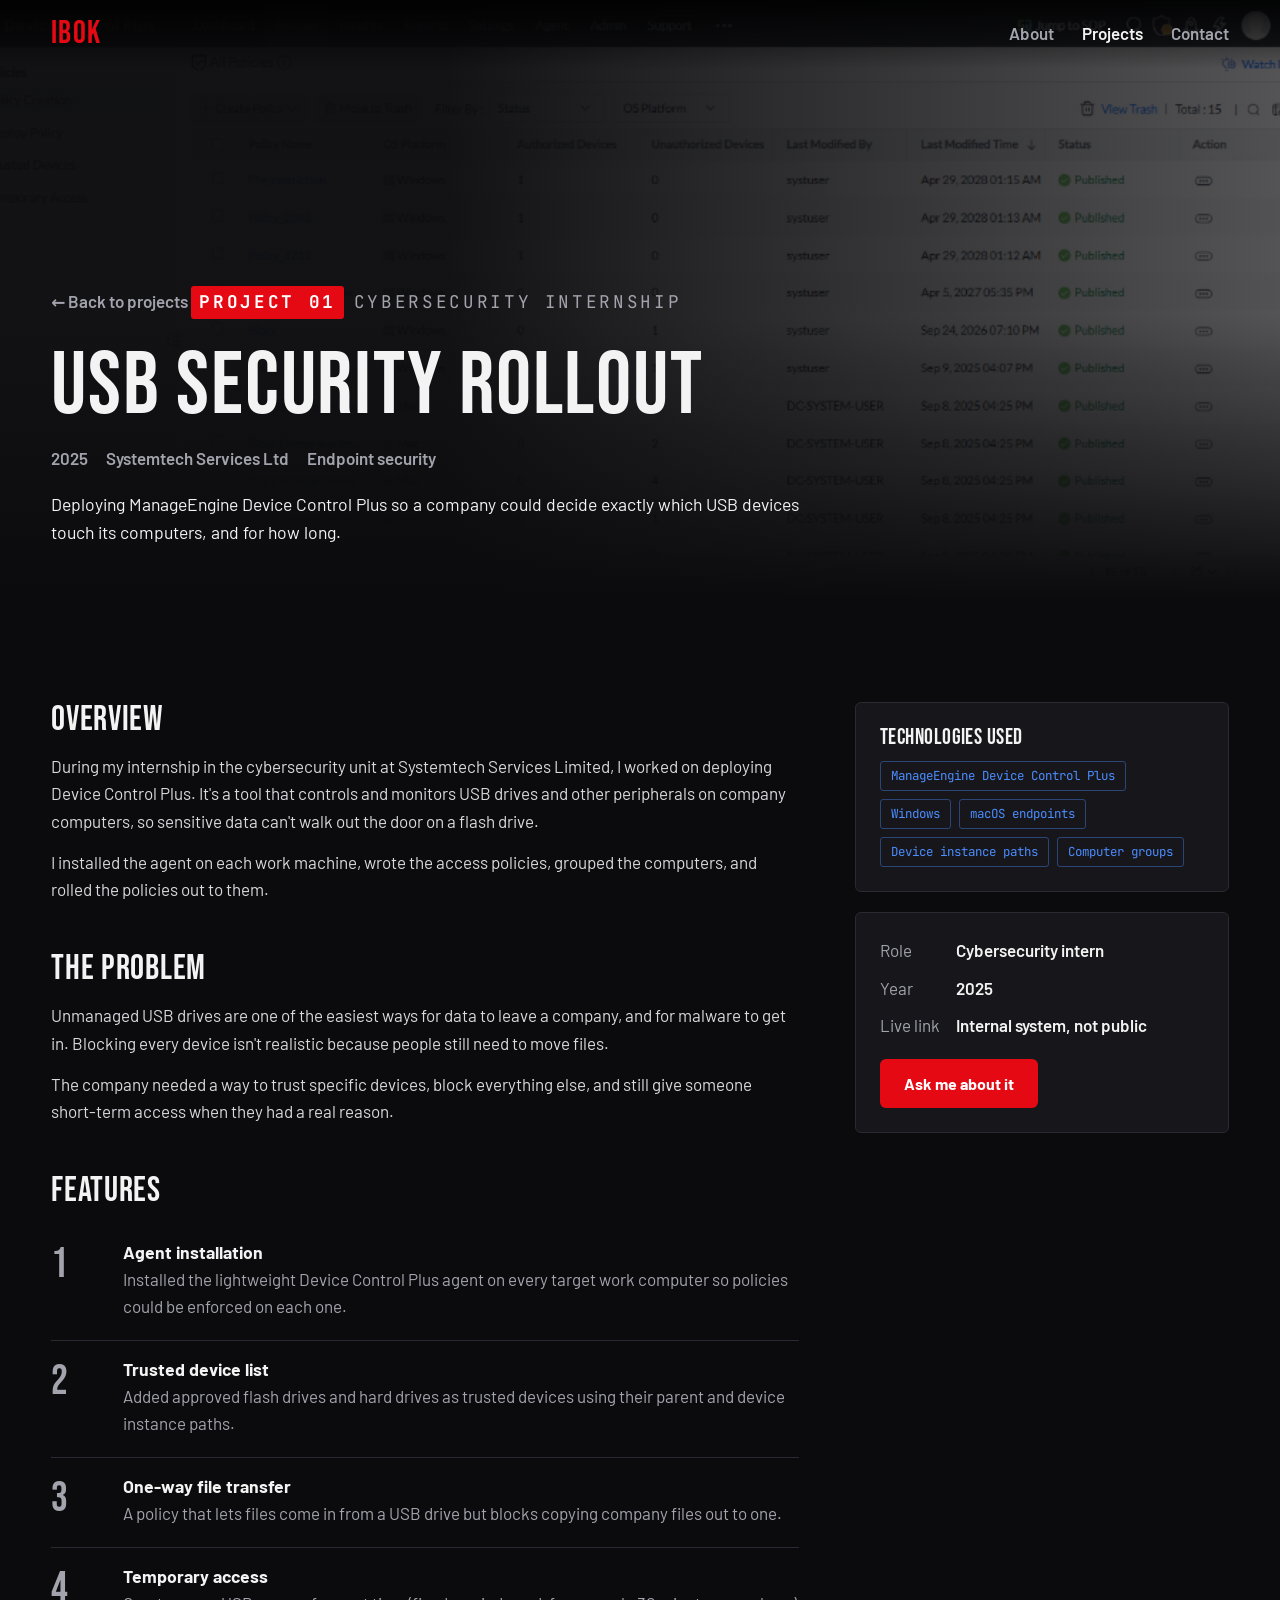
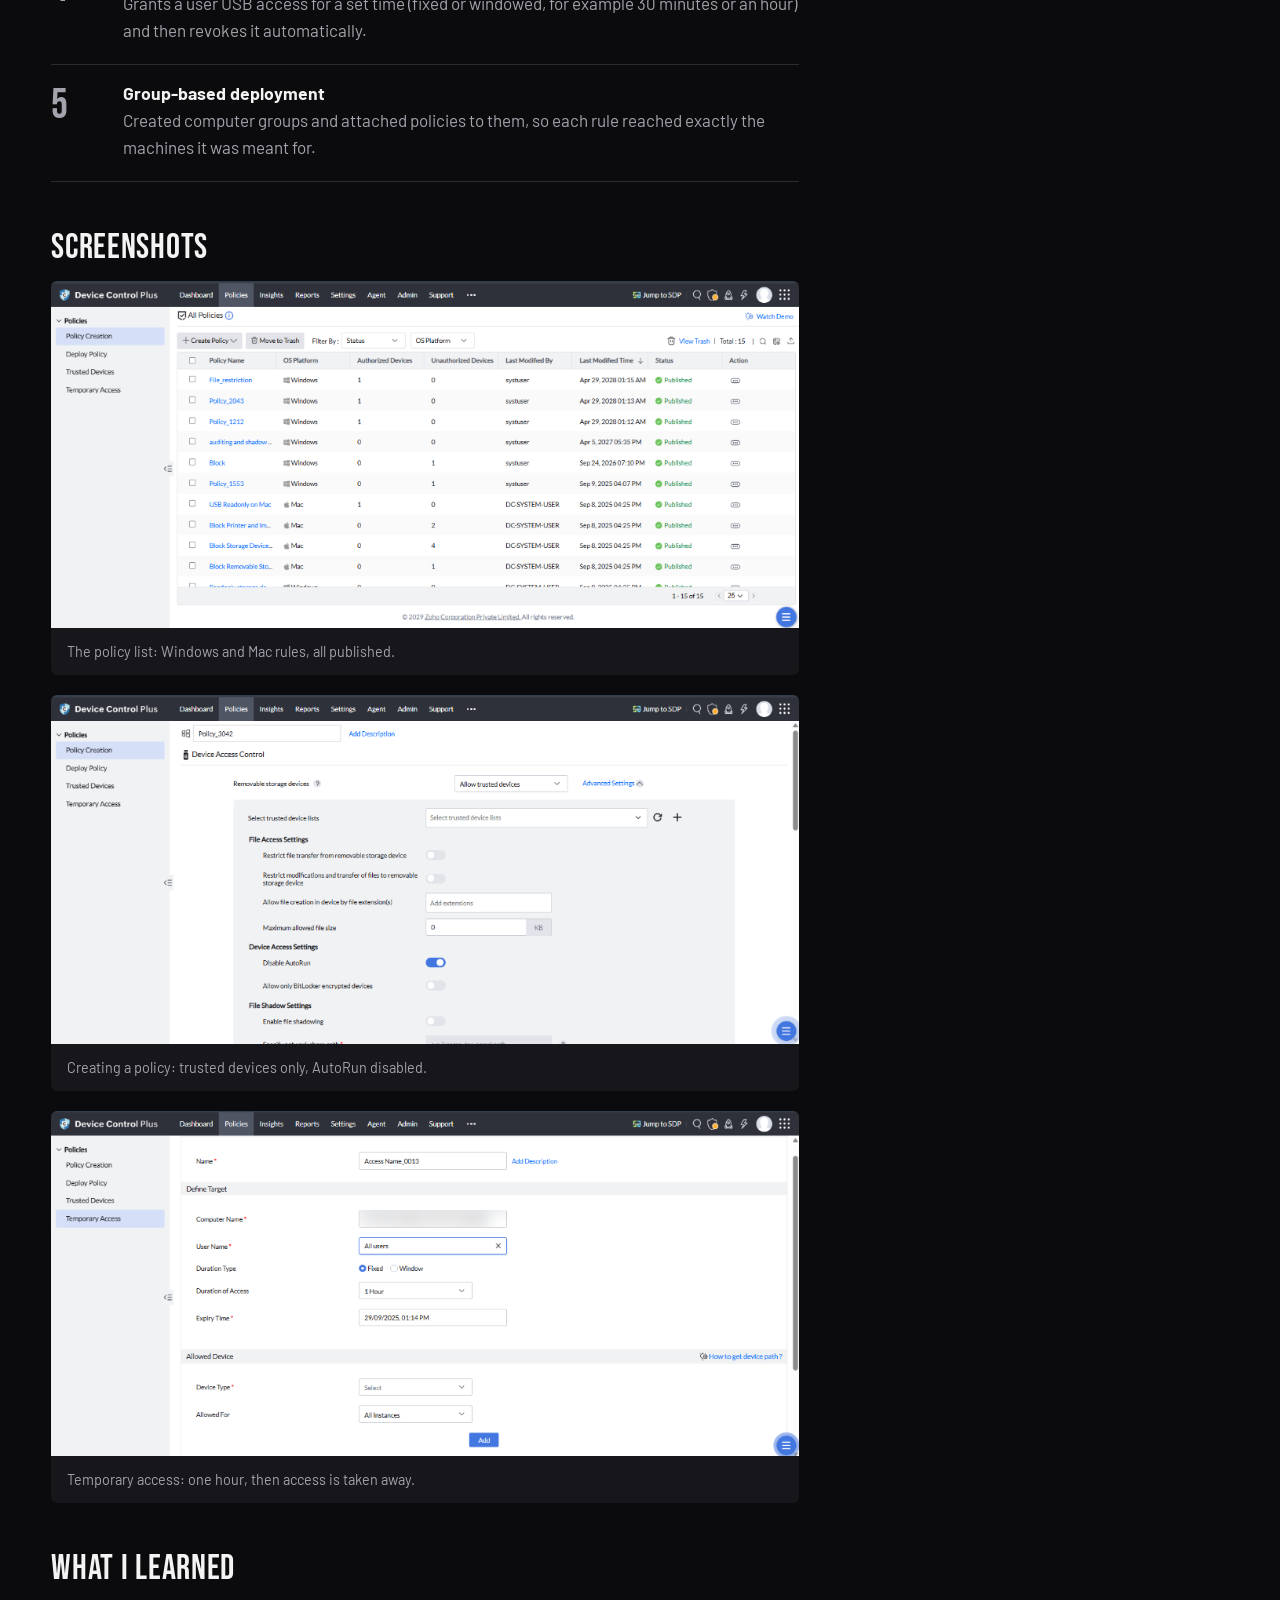
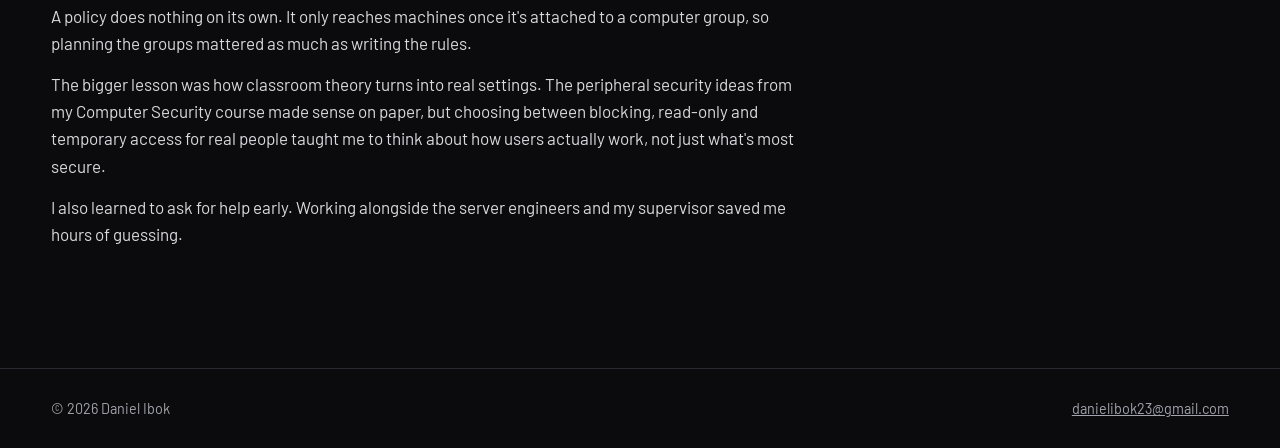
==== project.html @ 414d63ab "Portfolio website: home page, project details page, password checker" ====
<!DOCTYPE html>
<html lang="en">
<head>
  <meta charset="UTF-8">
  <meta name="viewport" content="width=device-width, initial-scale=1.0">
  <title>USB Security Rollout | Daniel Ibok</title>
  <meta name="description" content="How Daniel Ibok deployed ManageEngine Device Control Plus to control USB access on company computers.">
  <link rel="preconnect" href="https://fonts.googleapis.com">
  <link rel="preconnect" href="https://fonts.gstatic.com" crossorigin>
  <link href="https://fonts.googleapis.com/css2?family=Barlow:wght@400;600;700&family=Bebas+Neue&family=JetBrains+Mono:wght@400;700&display=swap" rel="stylesheet">
  <link rel="stylesheet" href="css/style.css">
</head>
<body>
  <a class="skip-link" href="#main">Skip to content</a>

  <header class="site-header">
    <nav class="nav container" aria-label="Main">
      <a class="logo" href="index.html">IBOK</a>
      <button class="nav-toggle" aria-label="Open menu" aria-expanded="false" aria-controls="nav-links">
        <svg viewBox="0 0 24 24" fill="none" stroke="currentColor" stroke-width="2"><path d="M3 6h18M3 12h18M3 18h18"/></svg>
      </button>
      <ul class="nav-links" id="nav-links">
        <li><a href="index.html#about">About</a></li>
        <li><a href="index.html#projects" class="active">Projects</a></li>
        <li><a href="index.html#contact">Contact</a></li>
      </ul>
    </nav>
  </header>

  <main id="main">
    <section class="detail-hero">
      <div class="container">
        <div class="hero-content">
          <a class="back-link" href="index.html#projects">&larr; Back to projects</a>
          <p class="hero-label"><span class="badge">Project 01</span> Cybersecurity internship</p>
          <h1>USB Security Rollout</h1>
          <div class="meta">
            <span>2025</span>
            <span>Systemtech Services Ltd</span>
            <span>Endpoint security</span>
          </div>
          <p>Deploying ManageEngine Device Control Plus so a company could decide exactly which USB devices touch its computers, and for how long.</p>
        </div>
      </div>
    </section>

    <div class="section">
      <div class="container detail-layout">
        <div>
          <section class="detail-block" aria-labelledby="overview">
            <h2 id="overview">Overview</h2>
            <p>During my internship in the cybersecurity unit at Systemtech Services Limited, I worked on deploying Device Control Plus. It's a tool that controls and monitors USB drives and other peripherals on company computers, so sensitive data can't walk out the door on a flash drive.</p>
            <p>I installed the agent on each work machine, wrote the access policies, grouped the computers, and rolled the policies out to them.</p>
          </section>

          <section class="detail-block" aria-labelledby="problem">
            <h2 id="problem">The problem</h2>
            <p>Unmanaged USB drives are one of the easiest ways for data to leave a company, and for malware to get in. Blocking every device isn't realistic because people still need to move files.</p>
            <p>The company needed a way to trust specific devices, block everything else, and still give someone short-term access when they had a real reason.</p>
          </section>

          <section class="detail-block" aria-labelledby="features">
            <h2 id="features">Features</h2>
            <ol class="episodes">
              <li>
                <div>
                  <h3>Agent installation</h3>
                  <p>Installed the lightweight Device Control Plus agent on every target work computer so policies could be enforced on each one.</p>
                </div>
              </li>
              <li>
                <div>
                  <h3>Trusted device list</h3>
                  <p>Added approved flash drives and hard drives as trusted devices using their parent and device instance paths.</p>
                </div>
              </li>
              <li>
                <div>
                  <h3>One-way file transfer</h3>
                  <p>A policy that lets files come in from a USB drive but blocks copying company files out to one.</p>
                </div>
              </li>
              <li>
                <div>
                  <h3>Temporary access</h3>
                  <p>Grants a user USB access for a set time (fixed or windowed, for example 30 minutes or an hour) and then revokes it automatically.</p>
                </div>
              </li>
              <li>
                <div>
                  <h3>Group-based deployment</h3>
                  <p>Created computer groups and attached policies to them, so each rule reached exactly the machines it was meant for.</p>
                </div>
              </li>
            </ol>
          </section>

          <section class="detail-block" aria-labelledby="screenshots">
            <h2 id="screenshots">Screenshots</h2>
            <div class="gallery">
              <figure>
                <button type="button"><img src="images/dcp-policy-list.png" alt="List of published device control policies for Windows and Mac" loading="lazy"></button>
                <figcaption>The policy list: Windows and Mac rules, all published.</figcaption>
              </figure>
              <figure>
                <button type="button"><img src="images/dcp-policy-creation.png" alt="Policy creation screen with removable storage and AutoRun settings" loading="lazy"></button>
                <figcaption>Creating a policy: trusted devices only, AutoRun disabled.</figcaption>
              </figure>
              <figure>
                <button type="button"><img src="images/dcp-temporary-access.png" alt="Temporary access form with a one-hour fixed duration" loading="lazy"></button>
                <figcaption>Temporary access: one hour, then access is taken away.</figcaption>
              </figure>
            </div>
          </section>

          <section class="detail-block" aria-labelledby="learned">
            <h2 id="learned">What I learned</h2>
            <p>A policy does nothing on its own. It only reaches machines once it's attached to a computer group, so planning the groups mattered as much as writing the rules.</p>
            <p>The bigger lesson was how classroom theory turns into real settings. The peripheral security ideas from my Computer Security course made sense on paper, but choosing between blocking, read-only and temporary access for real people taught me to think about how users actually work, not just what's most secure.</p>
            <p>I also learned to ask for help early. Working alongside the server engineers and my supervisor saved me hours of guessing.</p>
          </section>
        </div>

        <aside class="sidebar">
          <div class="info-card">
            <h3>Technologies used</h3>
            <ul class="tags">
              <li>ManageEngine Device Control Plus</li>
              <li>Windows</li>
              <li>macOS endpoints</li>
              <li>Device instance paths</li>
              <li>Computer groups</li>
            </ul>
          </div>
          <div class="info-card">
            <dl>
              <dt>Role</dt><dd>Cybersecurity intern</dd>
              <dt>Year</dt><dd>2025</dd>
              <dt>Live link</dt><dd>Internal system, not public</dd>
            </dl>
            <a class="btn btn-primary" href="index.html#contact">Ask me about it</a>
          </div>
        </aside>
      </div>
    </div>
  </main>

  <div class="lightbox" role="dialog" aria-modal="true" aria-label="Screenshot preview">
    <button class="lightbox-close" aria-label="Close preview">&times;</button>
    <img src="" alt="">
  </div>

  <footer class="site-footer">
    <div class="container footer-inner">
      <span>&copy; 2026 Daniel Ibok</span>
      <span><a href="mailto:danielibok23@gmail.com">danielibok23@gmail.com</a></span>
    </div>
  </footer>

  <script src="js/main.js"></script>
</body>
</html>
---- css/style.css ----
/* ==========================================================
   Daniel Ibok - Portfolio
   Shared styles for index.html and project.html
   ========================================================== */

/* ---------- Design tokens ---------- */
:root {
  --bg: #0b0b0d;
  --surface: #16161b;
  --surface-2: #202027;
  --text: #f3f3f3;
  --muted: #a3a3ad;
  --red: #e50914;
  --red-dark: #b20710;
  --blue: #4c8dff;
  --border: #2a2a32;

  --font-display: "Bebas Neue", Impact, sans-serif;
  --font-body: "Barlow", system-ui, sans-serif;
  --font-mono: "JetBrains Mono", Consolas, monospace;

  --radius: 6px;
  --gutter: clamp(16px, 4vw, 56px);
  --max: 1280px;
}

/* ---------- Base ---------- */
*,
*::before,
*::after {
  box-sizing: border-box;
}

html {
  scroll-behavior: smooth;
}

body {
  margin: 0;
  background: var(--bg);
  color: var(--text);
  font-family: var(--font-body);
  font-size: 1.0625rem;
  line-height: 1.6;
  overflow-x: hidden;
}

img {
  max-width: 100%;
  display: block;
}

a {
  color: inherit;
}

h1,
h2,
h3 {
  font-family: var(--font-display);
  font-weight: 400;
  letter-spacing: 0.02em;
  line-height: 1;
  margin: 0;
}

.container {
  width: 100%;
  max-width: var(--max);
  margin: 0 auto;
  padding: 0 var(--gutter);
}

.section {
  padding: 72px 0;
}

.section-title {
  font-size: clamp(2rem, 4vw, 2.75rem);
  margin-bottom: 24px;
}

.section-title span {
  color: var(--red);
}

.skip-link {
  position: absolute;
  left: -999px;
  top: 8px;
  background: var(--red);
  padding: 8px 12px;
  z-index: 100;
}

.skip-link:focus {
  left: 8px;
}

:focus-visible {
  outline: 2px solid var(--blue);
  outline-offset: 3px;
}

/* ---------- Buttons ---------- */
.btn {
  display: inline-flex;
  align-items: center;
  gap: 10px;
  padding: 12px 24px;
  border-radius: var(--radius);
  font-family: var(--font-body);
  font-weight: 700;
  font-size: 1rem;
  text-decoration: none;
  border: 0;
  cursor: pointer;
  transition: background 0.2s, transform 0.2s;
}

.btn:hover {
  transform: translateY(-2px);
}

.btn-primary {
  background: var(--red);
  color: #fff;
}

.btn-primary:hover {
  background: var(--red-dark);
}

.btn-secondary {
  background: rgba(110, 110, 120, 0.45);
  color: #fff;
}

.btn-secondary:hover {
  background: rgba(110, 110, 120, 0.7);
}

.btn svg {
  width: 20px;
  height: 20px;
  flex-shrink: 0;
}

/* ---------- Header / nav ---------- */
.site-header {
  position: fixed;
  inset: 0 0 auto 0;
  z-index: 50;
  background: linear-gradient(to bottom, rgba(0, 0, 0, 0.85), transparent);
  transition: background 0.3s;
}

.site-header.scrolled {
  background: var(--bg);
  border-bottom: 1px solid var(--border);
}

.nav {
  display: flex;
  align-items: center;
  justify-content: space-between;
  height: 68px;
}

.logo {
  font-family: var(--font-display);
  font-size: 2rem;
  color: var(--red);
  text-decoration: none;
  letter-spacing: 0.04em;
}

.nav-links {
  display: flex;
  gap: 28px;
  list-style: none;
  margin: 0;
  padding: 0;
}

.nav-links a {
  text-decoration: none;
  color: var(--muted);
  font-weight: 600;
  transition: color 0.2s;
}

.nav-links a:hover,
.nav-links a.active {
  color: var(--text);
}

.nav-toggle {
  display: none;
  background: none;
  border: 0;
  color: var(--text);
  cursor: pointer;
  padding: 8px;
}

.nav-toggle svg {
  width: 28px;
  height: 28px;
}

/* ---------- Hero (home) ---------- */
.hero {
  position: relative;
  min-height: 92vh;
  display: flex;
  align-items: flex-end;
  padding: 120px 0 90px;
  background: url("../images/proxmox-windows-server-vm.png") center / cover no-repeat;
}

.hero::before {
  content: "";
  position: absolute;
  inset: 0;
  background:
    linear-gradient(to right, rgba(11, 11, 13, 0.97) 30%, rgba(11, 11, 13, 0.55) 100%),
    linear-gradient(to top, var(--bg) 2%, transparent 40%);
}

.hero-content {
  position: relative;
  max-width: 640px;
}

.hero-label {
  display: inline-flex;
  align-items: center;
  gap: 10px;
  font-family: var(--font-mono);
  font-size: 0.8rem;
  letter-spacing: 0.15em;
  text-transform: uppercase;
  color: var(--muted);
  margin-bottom: 16px;
}

.hero-label .badge {
  background: var(--red);
  color: #fff;
  padding: 2px 8px;
  border-radius: 3px;
  font-weight: 700;
}

.hero h1 {
  font-size: clamp(3.5rem, 11vw, 7.5rem);
  margin-bottom: 12px;
}

.meta {
  display: flex;
  flex-wrap: wrap;
  gap: 8px 18px;
  color: var(--muted);
  font-weight: 600;
  margin-bottom: 18px;
}

.meta .match {
  color: #46d369;
}

.hero p {
  font-size: 1.15rem;
  margin: 0 0 28px;
}

.hero-actions {
  display: flex;
  flex-wrap: wrap;
  gap: 12px;
}

/* ---------- About ---------- */
.about-grid {
  display: grid;
  grid-template-columns: 1.4fr 1fr;
  gap: 48px;
  align-items: start;
}

.about-text p {
  margin: 0 0 16px;
  color: #d8d8de;
}

.about-text p:first-child {
  font-size: 1.25rem;
  color: var(--text);
}

.info-card {
  background: var(--surface);
  border: 1px solid var(--border);
  border-radius: var(--radius);
  padding: 24px;
}

.info-card dl {
  margin: 0 0 20px;
  display: grid;
  grid-template-columns: auto 1fr;
  gap: 10px 16px;
}

.info-card dt {
  color: var(--muted);
}

.info-card dd {
  margin: 0;
  font-weight: 600;
}

.info-card h3 {
  font-size: 1.4rem;
  margin-bottom: 12px;
}

.tags {
  display: flex;
  flex-wrap: wrap;
  gap: 8px;
  list-style: none;
  margin: 0;
  padding: 0;
}

.tags li {
  font-family: var(--font-mono);
  font-size: 0.78rem;
  padding: 4px 10px;
  border: 1px solid rgba(76, 141, 255, 0.4);
  color: var(--blue);
  border-radius: 3px;
}

/* ---------- Project row ---------- */
.row-header {
  display: flex;
  align-items: baseline;
  justify-content: space-between;
  gap: 16px;
  margin-bottom: 20px;
}

.row-header .section-title {
  margin: 0;
}

.row-hint {
  color: var(--muted);
  font-size: 0.9rem;
}

.project-row {
  display: grid;
  grid-template-columns: repeat(2, 1fr);
  gap: 24px;
}

.project-card {
  position: relative;
  background: var(--surface);
  border-radius: var(--radius);
  overflow: hidden;
  display: flex;
  flex-direction: column;
  transition: transform 0.3s, box-shadow 0.3s;
}

.project-card:hover {
  transform: scale(1.03);
  box-shadow: 0 16px 40px rgba(0, 0, 0, 0.6);
  z-index: 2;
}

.project-card .thumb {
  position: relative;
  aspect-ratio: 16 / 9;
  overflow: hidden;
}

.project-card .thumb img {
  width: 100%;
  height: 100%;
  object-fit: cover;
  object-position: top left;
}

.project-card .number {
  position: absolute;
  left: 12px;
  bottom: -14px;
  font-family: var(--font-display);
  font-size: 4.5rem;
  color: var(--bg);
  -webkit-text-stroke: 2px var(--muted);
  line-height: 1;
}

.project-body {
  padding: 20px;
  display: flex;
  flex-direction: column;
  gap: 12px;
  flex: 1;
}

.project-body h3 {
  font-size: 1.7rem;
}

.project-body p {
  margin: 0;
  color: #cfcfd6;
  font-size: 0.98rem;
}

.project-links {
  margin-top: auto;
  padding-top: 8px;
  display: flex;
  flex-wrap: wrap;
  gap: 10px 16px;
  align-items: center;
}

.project-links a {
  font-weight: 700;
  text-decoration: none;
  color: var(--text);
  border-bottom: 2px solid var(--red);
  padding-bottom: 2px;
}

.project-links .note {
  color: var(--muted);
  font-size: 0.85rem;
}

/* ---------- Contact / CTA ---------- */
.cta {
  border-top: 1px solid var(--border);
  background:
    radial-gradient(ellipse at 15% 50%, rgba(229, 9, 20, 0.25), transparent 60%),
    var(--bg);
}

.cta-inner {
  display: flex;
  flex-wrap: wrap;
  align-items: center;
  justify-content: space-between;
  gap: 32px;
}

.cta h2 {
  font-size: clamp(2.5rem, 6vw, 4.5rem);
  max-width: 14ch;
}

.cta p {
  color: var(--muted);
  margin: 12px 0 0;
}

.cta-actions {
  display: flex;
  flex-wrap: wrap;
  gap: 12px;
}

.btn-whatsapp {
  background: #1f2a22;
  color: #fff;
  border: 1px solid #2f6b3f;
}

.btn-whatsapp:hover {
  background: #26372b;
}

/* ---------- Footer ---------- */
.site-footer {
  border-top: 1px solid var(--border);
  padding: 28px 0;
  color: var(--muted);
  font-size: 0.9rem;
}

.footer-inner {
  display: flex;
  flex-wrap: wrap;
  justify-content: space-between;
  gap: 12px;
}

.site-footer a {
  color: var(--muted);
}

/* ---------- Project details page ---------- */
.detail-hero {
  position: relative;
  min-height: 70vh;
  display: flex;
  align-items: flex-end;
  padding: 120px 0 60px;
  background: url("../images/dcp-policy-list.png") top center / cover no-repeat;
}

.detail-hero::before {
  content: "";
  position: absolute;
  inset: 0;
  background:
    linear-gradient(to right, rgba(11, 11, 13, 0.97) 35%, rgba(11, 11, 13, 0.7) 100%),
    linear-gradient(to top, var(--bg) 5%, transparent 50%);
}

.detail-hero .hero-content {
  max-width: 760px;
}

.detail-hero h1 {
  font-size: clamp(2.8rem, 8vw, 5.5rem);
  margin-bottom: 14px;
}

.detail-hero p {
  font-size: 1.1rem;
  margin: 0 0 24px;
}

.back-link {
  display: inline-flex;
  align-items: center;
  gap: 6px;
  color: var(--muted);
  text-decoration: none;
  font-weight: 600;
  margin-bottom: 24px;
}

.back-link:hover {
  color: var(--text);
}

.detail-layout {
  display: grid;
  grid-template-columns: 2fr 1fr;
  gap: 56px;
}

.detail-block {
  margin-bottom: 48px;
}

.detail-block h2 {
  font-size: 2.2rem;
  margin-bottom: 16px;
}

.detail-block p {
  margin: 0 0 14px;
  color: #d8d8de;
}

/* Features styled like an episode list */
.episodes {
  list-style: none;
  margin: 0;
  padding: 0;
  counter-reset: ep;
}

.episodes li {
  counter-increment: ep;
  display: grid;
  grid-template-columns: 56px 1fr;
  gap: 16px;
  padding: 20px 0;
  border-bottom: 1px solid var(--border);
}

.episodes li::before {
  content: counter(ep);
  font-family: var(--font-display);
  font-size: 2.6rem;
  color: var(--muted);
  line-height: 1;
}

.episodes h3 {
  font-family: var(--font-body);
  font-weight: 700;
  font-size: 1.1rem;
  letter-spacing: 0;
  margin-bottom: 4px;
}

.episodes p {
  margin: 0;
  color: var(--muted);
}

.gallery {
  display: grid;
  gap: 20px;
}

.gallery figure {
  margin: 0;
  background: var(--surface);
  border-radius: var(--radius);
  overflow: hidden;
}

.gallery button {
  display: block;
  width: 100%;
  padding: 0;
  border: 0;
  background: none;
  cursor: zoom-in;
}

.gallery figcaption {
  padding: 12px 16px;
  color: var(--muted);
  font-size: 0.9rem;
}

.sidebar {
  position: sticky;
  top: 96px;
  align-self: start;
}

.sidebar .info-card + .info-card {
  margin-top: 20px;
}

/* Lightbox for screenshots */
.lightbox {
  position: fixed;
  inset: 0;
  z-index: 100;
  background: rgba(0, 0, 0, 0.92);
  display: none;
  align-items: center;
  justify-content: center;
  padding: 24px;
}

.lightbox.open {
  display: flex;
}

.lightbox img {
  max-height: 90vh;
  border-radius: var(--radius);
}

.lightbox-close {
  position: absolute;
  top: 16px;
  right: 20px;
  background: none;
  border: 0;
  color: #fff;
  font-size: 2.5rem;
  cursor: pointer;
  line-height: 1;
}

/* ---------- Currently working on ---------- */
.now {
  background: var(--surface);
  border-top: 1px solid var(--border);
  border-bottom: 1px solid var(--border);
  padding: 48px 0;
}

.now-inner {
  display: grid;
  grid-template-columns: 220px 1fr;
  gap: 32px;
}

.now-label {
  display: flex;
  align-items: center;
  gap: 10px;
  font-family: var(--font-mono);
  font-size: 0.8rem;
  letter-spacing: 0.12em;
  text-transform: uppercase;
  color: var(--muted);
  align-self: start;
  padding-top: 6px;
}

.live-dot {
  width: 10px;
  height: 10px;
  border-radius: 50%;
  background: var(--red);
  flex-shrink: 0;
  animation: pulse 1.6s infinite;
}

@keyframes pulse {
  0% { box-shadow: 0 0 0 0 rgba(229, 9, 20, 0.6); }
  70% { box-shadow: 0 0 0 10px rgba(229, 9, 20, 0); }
  100% { box-shadow: 0 0 0 0 rgba(229, 9, 20, 0); }
}

.now-body h2 {
  font-size: clamp(1.8rem, 4vw, 2.6rem);
  margin-bottom: 14px;
}

.now-body p {
  color: #d0d0d7;
  margin: 0 0 18px;
  max-width: 70ch;
}

@media (prefers-reduced-motion: reduce) {
  .live-dot { animation: none; }
}

@media (max-width: 680px) {
  .now-inner {
    grid-template-columns: 1fr;
    gap: 12px;
  }
}

/* ---------- Responsive: tablet ---------- */
@media (max-width: 960px) {
  .about-grid,
  .detail-layout {
    grid-template-columns: 1fr;
    gap: 32px;
  }

  .sidebar {
    position: static;
  }

  /* Projects become a horizontal swipe row, like a streaming app */
  .project-row {
    display: flex;
    overflow-x: auto;
    scroll-snap-type: x mandatory;
    padding-bottom: 12px;
    margin-right: calc(var(--gutter) * -1);
    padding-right: var(--gutter);
  }

  .project-card {
    flex: 0 0 min(340px, 78vw);
    scroll-snap-align: start;
  }

  .project-card:hover {
    transform: none;
  }
}

/* ---------- Responsive: mobile ---------- */
@media (max-width: 680px) {
  .nav-toggle {
    display: block;
  }

  .nav-links {
    position: absolute;
    top: 68px;
    left: 0;
    right: 0;
    flex-direction: column;
    gap: 0;
    background: var(--bg);
    border-bottom: 1px solid var(--border);
    display: none;
  }

  .nav-links.open {
    display: flex;
  }

  .nav-links a {
    display: block;
    padding: 16px var(--gutter);
  }

  .hero {
    min-height: 88vh;
    background-position: 70% center;
  }

  .hero::before {
    background: linear-gradient(to top, var(--bg) 25%, rgba(11, 11, 13, 0.75) 100%);
  }

  .section {
    padding: 56px 0;
  }

  .row-header {
    flex-direction: column;
    gap: 4px;
  }

  .btn {
    flex: 1 1 auto;
    justify-content: center;
  }

  .cta-actions {
    width: 100%;
  }
}
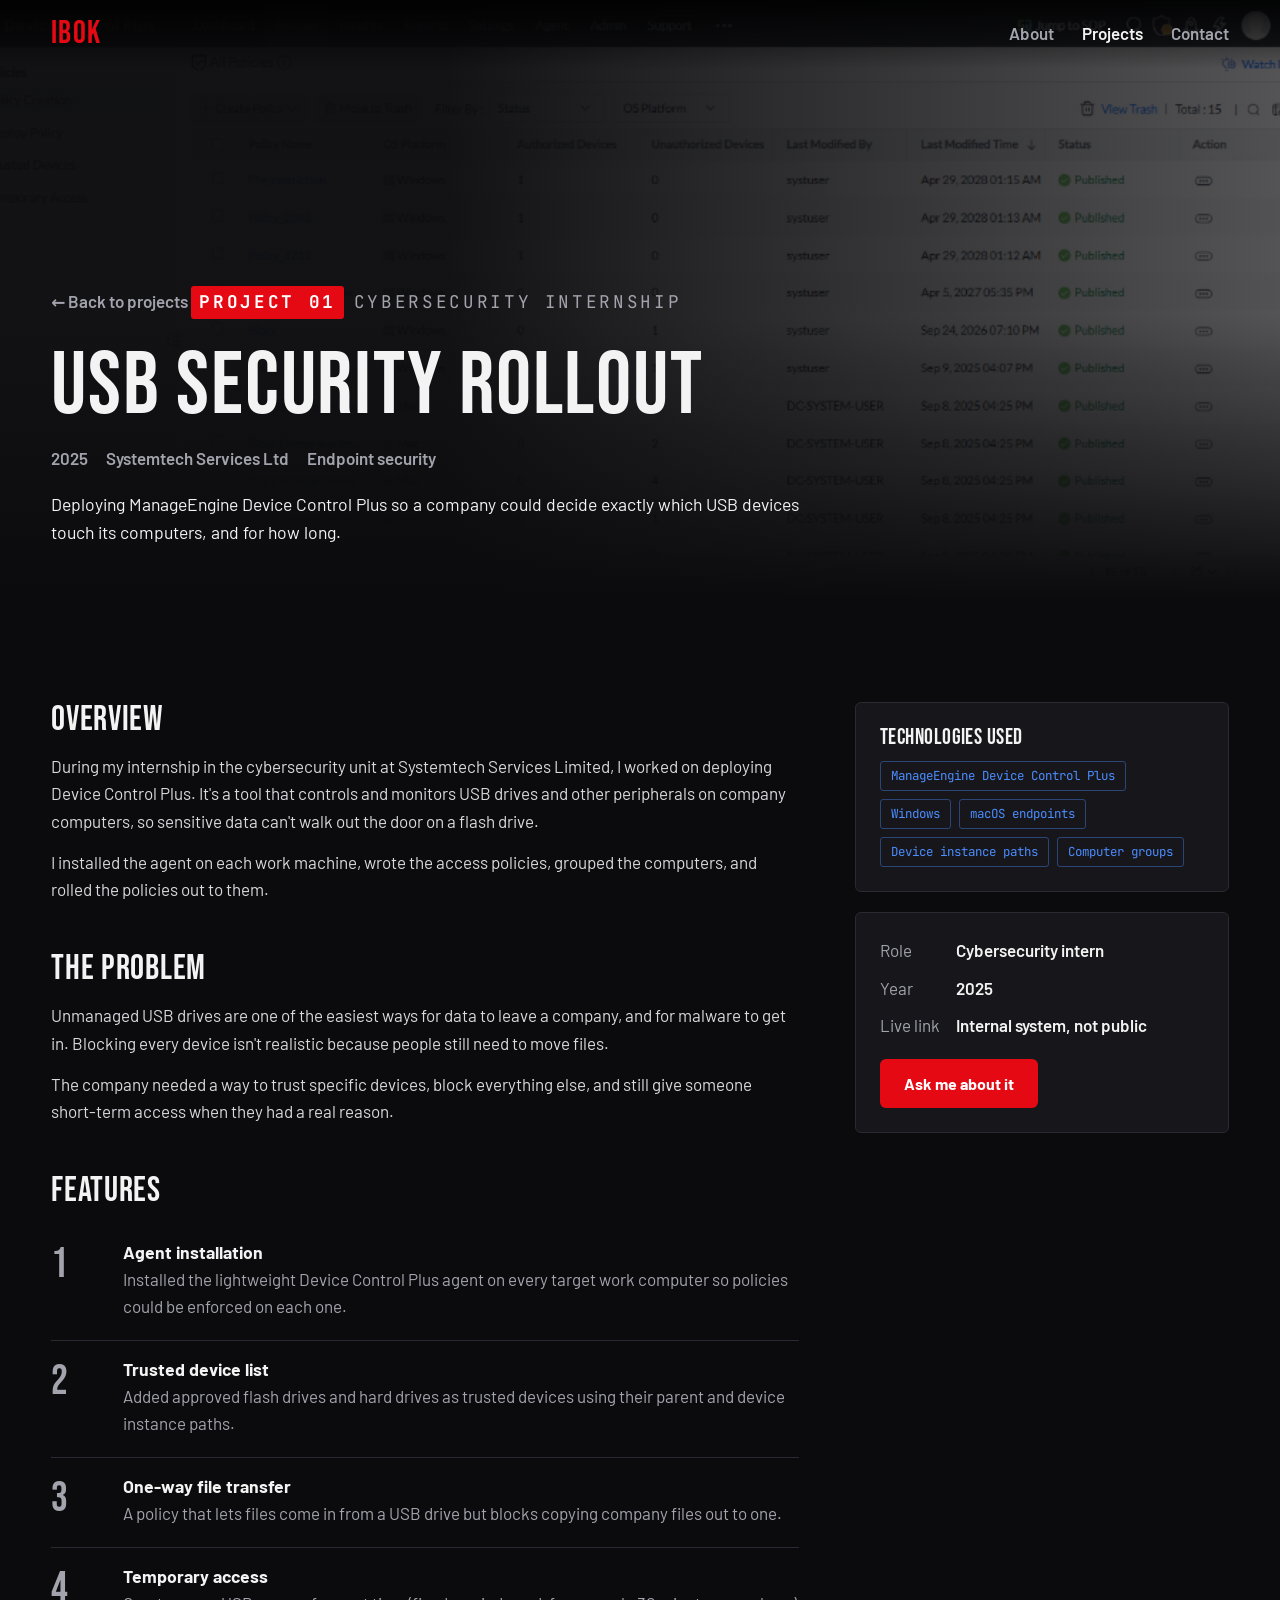
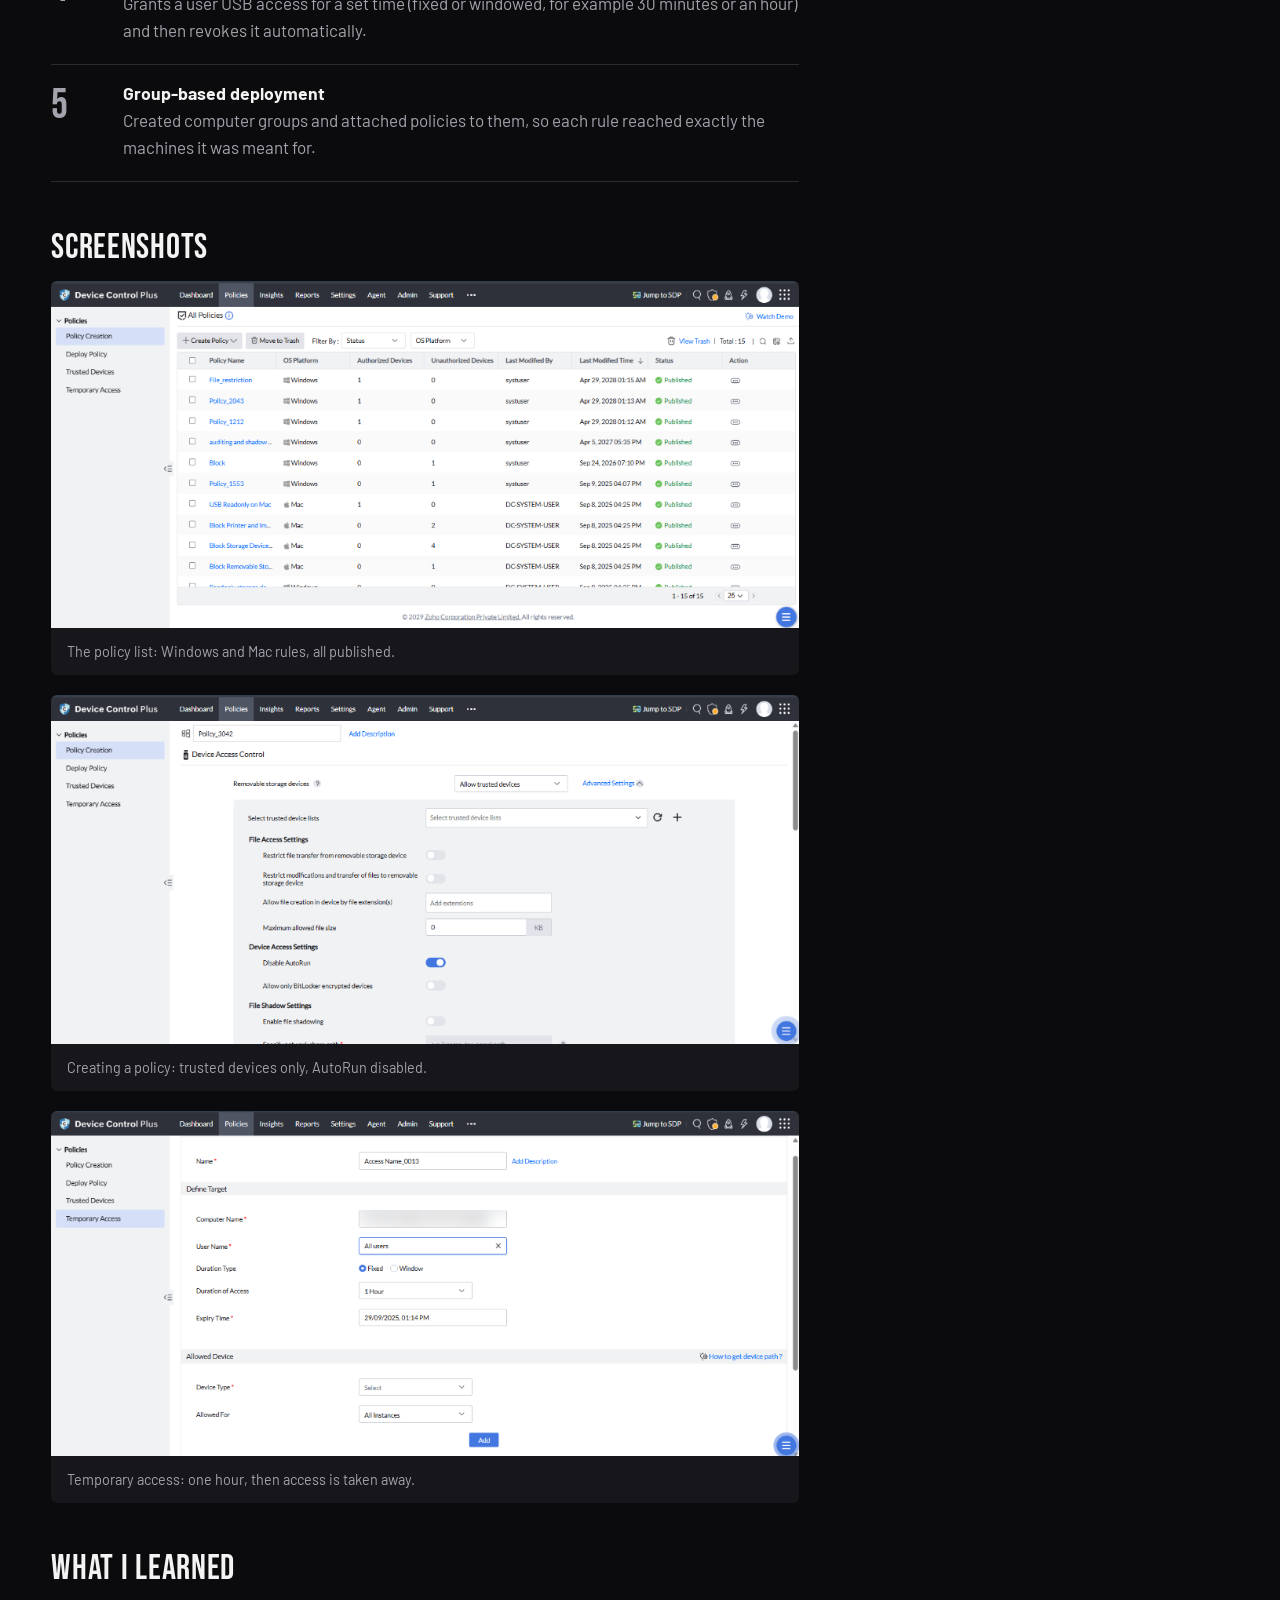
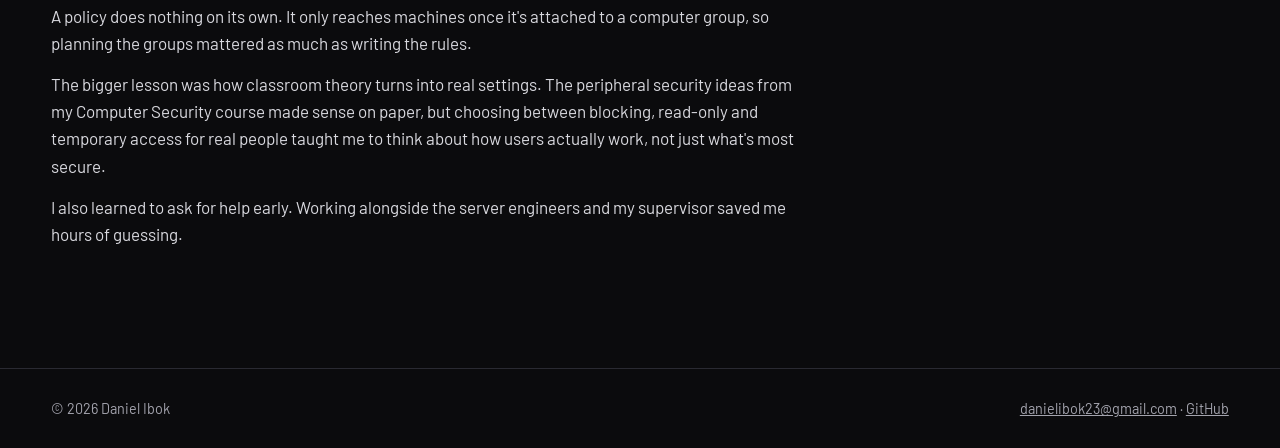
==== commit dbb82d6f: "added github link to footer" ====
--- a/project.html
+++ b/project.html
@@ -153,7 +153,7 @@
   <footer class="site-footer">
     <div class="container footer-inner">
       <span>&copy; 2026 Daniel Ibok</span>
-      <span><a href="mailto:danielibok23@gmail.com">danielibok23@gmail.com</a></span>
+      <span><a href="mailto:danielibok23@gmail.com">danielibok23@gmail.com</a> &middot; <a href="https://github.com/danielibok" target="_blank" rel="noopener">GitHub</a></span>
     </div>
   </footer>
 
